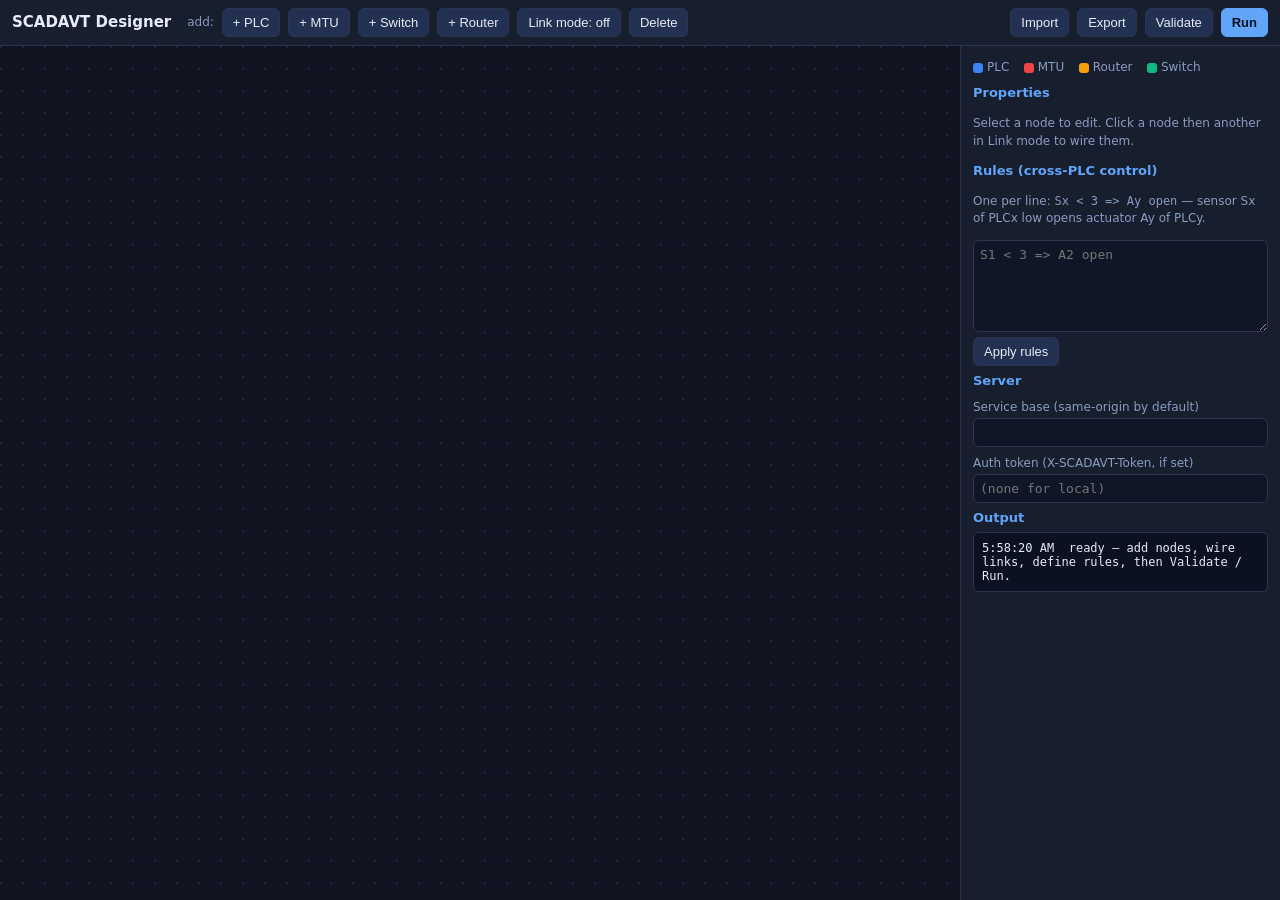
==== scadavt/designer/static/index.html @ 3a0a3bc4 "Phase 2 M6: generic graphical network designer (optional, domain-neutral) scadavt/designer/ — a vani" ====
<!doctype html>
<html lang="en">
<head>
<meta charset="utf-8">
<meta name="viewport" content="width=device-width, initial-scale=1">
<title>SCADAVT Network Designer</title>
<style>
  :root{ --bg:#0f1420; --panel:#171e2e; --ink:#e6ecf5; --muted:#8a9cc0;
         --line:#2b3550; --plc:#3b82f6; --mtu:#ef4444;
         --router:#f59e0b; --switch:#10b981; --accent:#60a5fa; }
  *{box-sizing:border-box}
  body{margin:0;font:14px/1.45 system-ui,Segoe UI,Roboto,sans-serif;background:var(--bg);color:var(--ink);height:100vh;display:flex;flex-direction:column}
  header{display:flex;gap:8px;align-items:center;padding:8px 12px;background:var(--panel);border-bottom:1px solid var(--line);flex-wrap:wrap}
  header b{font-size:15px;margin-right:8px}
  button{background:#223052;color:var(--ink);border:1px solid var(--line);border-radius:6px;padding:6px 10px;cursor:pointer;font-size:13px}
  button:hover{background:#2c3e68}
  button.act{background:var(--accent);color:#06101f;border-color:var(--accent);font-weight:600}
  .pill{padding:2px 8px;border-radius:999px;font-size:12px}
  main{flex:1;display:flex;min-height:0}
  #canvas{flex:1;background:
    radial-gradient(circle at 1px 1px, #1c2740 1px, transparent 0) 0 0/22px 22px var(--bg)}
  aside{width:320px;background:var(--panel);border-left:1px solid var(--line);padding:12px;overflow:auto}
  aside h3{margin:6px 0 4px;font-size:13px;color:var(--accent)}
  label{display:block;font-size:12px;color:var(--muted);margin:8px 0 2px}
  input,textarea,select{width:100%;background:#0f1726;color:var(--ink);border:1px solid var(--line);border-radius:6px;padding:6px;font:13px monospace}
  textarea{min-height:92px;resize:vertical}
  .node{cursor:grab}
  .node rect{rx:8}
  .node text{fill:#06101f;font-weight:700;font-size:12px;pointer-events:none}
  .lab{fill:var(--muted);font-size:10px;pointer-events:none}
  .link{stroke:var(--line);stroke-width:2}
  .sel{outline:2px solid var(--accent)}
  #log{white-space:pre-wrap;font:12px monospace;background:#0b1120;border:1px solid var(--line);border-radius:6px;padding:8px;min-height:60px;max-height:220px;overflow:auto}
  .legend span{display:inline-flex;align-items:center;gap:4px;margin-right:10px;font-size:12px;color:var(--muted)}
  .dot{width:10px;height:10px;border-radius:3px;display:inline-block}
  .hint{color:var(--muted);font-size:12px}
</style>
</head>
<body>
<header>
  <b>SCADAVT Designer</b>
  <span class="hint">add:</span>
  <button data-add="plc">+ PLC</button>
  <button data-add="mtu">+ MTU</button>
  <button data-add="switch">+ Switch</button>
  <button data-add="router">+ Router</button>
  <button id="linkBtn">Link mode: off</button>
  <button id="delBtn">Delete</button>
  <span style="flex:1"></span>
  <button id="importBtn">Import</button>
  <button id="exportBtn">Export</button>
  <button id="validateBtn">Validate</button>
  <button id="runBtn" class="act">Run</button>
  <input id="file" type="file" accept=".json,.yaml,.yml" hidden>
</header>
<main>
  <svg id="canvas"></svg>
  <aside>
    <div class="legend">
      <span><i class="dot" style="background:var(--plc)"></i>PLC</span>
      <span><i class="dot" style="background:var(--mtu)"></i>MTU</span>
      <span><i class="dot" style="background:var(--router)"></i>Router</span>
      <span><i class="dot" style="background:var(--switch)"></i>Switch</span>
    </div>
    <h3>Properties</h3>
    <div id="props"><p class="hint">Select a node to edit. Click a node then another in Link mode to wire them.</p></div>
    <h3>Rules (cross-PLC control)</h3>
    <p class="hint">One per line: <code>Sx &lt; 3 =&gt; Ay open</code> — sensor Sx of PLCx low opens actuator Ay of PLCy.</p>
    <textarea id="rules" placeholder="S1 < 3 => A2 open"></textarea>
    <button id="applyRules">Apply rules</button>
    <h3>Server</h3>
    <label>Service base (same-origin by default)</label>
    <input id="base" value="">
    <label>Auth token (X-SCADAVT-Token, if set)</label>
    <input id="token" placeholder="(none for local)">
    <h3>Output</h3>
    <div id="log"></div>
  </aside>
</main>
<script src="designer.js"></script>
</body>
</html>
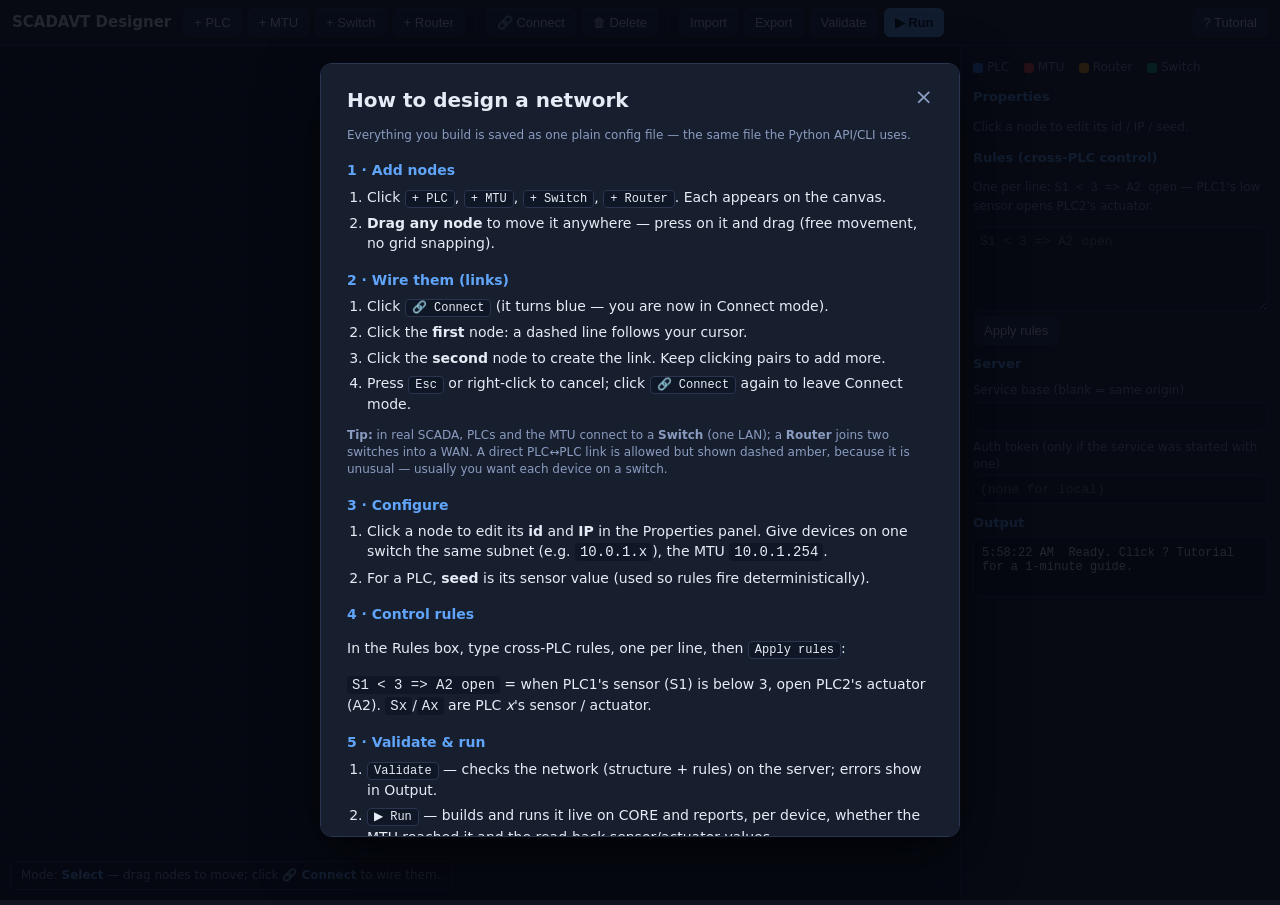
==== commit 0ea37a0d: "Phase 2 M6: designer UX overhaul + in-app tutorial Address usability feedback (not flexible; connect" ====
--- a/scadavt/designer/static/index.html
+++ b/scadavt/designer/static/index.html
@@ -3,58 +3,79 @@
 <head>
 <meta charset="utf-8">
 <meta name="viewport" content="width=device-width, initial-scale=1">
+<link rel="icon" href="data:,">
 <title>SCADAVT Network Designer</title>
 <style>
   :root{ --bg:#0f1420; --panel:#171e2e; --ink:#e6ecf5; --muted:#8a9cc0;
-         --line:#2b3550; --plc:#3b82f6; --mtu:#ef4444;
-         --router:#f59e0b; --switch:#10b981; --accent:#60a5fa; }
+         --line:#2b3550; --plc:#3b82f6; --mtu:#ef4444; --router:#f59e0b;
+         --switch:#10b981; --accent:#60a5fa; }
   *{box-sizing:border-box}
-  body{margin:0;font:14px/1.45 system-ui,Segoe UI,Roboto,sans-serif;background:var(--bg);color:var(--ink);height:100vh;display:flex;flex-direction:column}
-  header{display:flex;gap:8px;align-items:center;padding:8px 12px;background:var(--panel);border-bottom:1px solid var(--line);flex-wrap:wrap}
-  header b{font-size:15px;margin-right:8px}
+  body{margin:0;font:14px/1.45 system-ui,Segoe UI,Roboto,sans-serif;background:var(--bg);color:var(--ink);height:100vh;display:flex;flex-direction:column;overflow:hidden}
+  header{display:flex;gap:6px;align-items:center;padding:8px 12px;background:var(--panel);border-bottom:1px solid var(--line);flex-wrap:wrap}
+  header b{font-size:15px;margin-right:6px}
   button{background:#223052;color:var(--ink);border:1px solid var(--line);border-radius:6px;padding:6px 10px;cursor:pointer;font-size:13px}
   button:hover{background:#2c3e68}
   button.act{background:var(--accent);color:#06101f;border-color:var(--accent);font-weight:600}
-  .pill{padding:2px 8px;border-radius:999px;font-size:12px}
+  .sep{width:1px;height:22px;background:var(--line);margin:0 4px}
   main{flex:1;display:flex;min-height:0}
-  #canvas{flex:1;background:
-    radial-gradient(circle at 1px 1px, #1c2740 1px, transparent 0) 0 0/22px 22px var(--bg)}
+  .stage{flex:1;position:relative;min-width:0}
+  #canvas{width:100%;height:100%;background:
+    radial-gradient(circle at 1px 1px, #1c2740 1px, transparent 0) 0 0/24px 24px var(--bg)}
+  #status{position:absolute;left:10px;bottom:10px;background:#0b1120cc;border:1px solid var(--line);border-radius:6px;padding:5px 10px;font-size:12px;color:var(--muted);pointer-events:none}
+  #status b{color:var(--accent)}
   aside{width:320px;background:var(--panel);border-left:1px solid var(--line);padding:12px;overflow:auto}
-  aside h3{margin:6px 0 4px;font-size:13px;color:var(--accent)}
+  aside h3{margin:10px 0 4px;font-size:13px;color:var(--accent)}
   label{display:block;font-size:12px;color:var(--muted);margin:8px 0 2px}
   input,textarea,select{width:100%;background:#0f1726;color:var(--ink);border:1px solid var(--line);border-radius:6px;padding:6px;font:13px monospace}
-  textarea{min-height:92px;resize:vertical}
+  textarea{min-height:84px;resize:vertical}
   .node{cursor:grab}
-  .node rect{rx:8}
+  .node.grabbing{cursor:grabbing}
   .node text{fill:#06101f;font-weight:700;font-size:12px;pointer-events:none}
-  .lab{fill:var(--muted);font-size:10px;pointer-events:none}
-  .link{stroke:var(--line);stroke-width:2}
-  .sel{outline:2px solid var(--accent)}
-  #log{white-space:pre-wrap;font:12px monospace;background:#0b1120;border:1px solid var(--line);border-radius:6px;padding:8px;min-height:60px;max-height:220px;overflow:auto}
+  .lab{fill:#06101fcc;font-size:10px;pointer-events:none}
+  .link{stroke:#5b6b93;stroke-width:2.5}
+  .link.p2p{stroke:#f59e0b;stroke-dasharray:5 4}
+  .halo{fill:none;stroke:var(--accent);stroke-width:3}
+  .rubber{stroke:var(--accent);stroke-width:2;stroke-dasharray:4 4;pointer-events:none}
   .legend span{display:inline-flex;align-items:center;gap:4px;margin-right:10px;font-size:12px;color:var(--muted)}
   .dot{width:10px;height:10px;border-radius:3px;display:inline-block}
   .hint{color:var(--muted);font-size:12px}
+  #log{white-space:pre-wrap;font:12px monospace;background:#0b1120;border:1px solid var(--line);border-radius:6px;padding:8px;min-height:60px;max-height:200px;overflow:auto}
+  /* tutorial overlay */
+  #help{position:fixed;inset:0;background:#05080fdd;display:none;align-items:center;justify-content:center;z-index:50}
+  #help.open{display:flex}
+  .card{background:var(--panel);border:1px solid var(--line);border-radius:12px;max-width:640px;width:92%;max-height:86vh;overflow:auto;padding:22px 26px;box-shadow:0 20px 60px #0008}
+  .card h2{margin:0 0 4px;font-size:20px}
+  .card h4{color:var(--accent);margin:16px 0 4px}
+  .card ol{margin:6px 0;padding-left:20px} .card li{margin:5px 0}
+  .card kbd{background:#0f1726;border:1px solid var(--line);border-radius:4px;padding:1px 6px;font-size:12px}
+  .card .x{float:right;cursor:pointer;color:var(--muted);font-size:22px;line-height:1}
+  .card code{background:#0f1726;padding:1px 5px;border-radius:4px}
 </style>
 </head>
 <body>
 <header>
   <b>SCADAVT Designer</b>
-  <span class="hint">add:</span>
   <button data-add="plc">+ PLC</button>
   <button data-add="mtu">+ MTU</button>
   <button data-add="switch">+ Switch</button>
   <button data-add="router">+ Router</button>
-  <button id="linkBtn">Link mode: off</button>
-  <button id="delBtn">Delete</button>
-  <span style="flex:1"></span>
+  <span class="sep"></span>
+  <button id="connectBtn" title="Draw a link between two nodes">🔗 Connect</button>
+  <button id="delBtn" title="Delete selected (or press Delete)">🗑 Delete</button>
+  <span class="sep"></span>
   <button id="importBtn">Import</button>
   <button id="exportBtn">Export</button>
   <button id="validateBtn">Validate</button>
-  <button id="runBtn" class="act">Run</button>
+  <button id="runBtn" class="act">▶ Run</button>
+  <span style="flex:1"></span>
+  <button id="helpBtn" title="How to use">? Tutorial</button>
   <input id="file" type="file" accept=".json,.yaml,.yml" hidden>
 </header>
 <main>
-  <svg id="canvas"></svg>
+  <div class="stage">
+    <svg id="canvas"></svg>
+    <div id="status">Mode: <b id="mode">Select</b> — drag nodes to move; click <b>🔗 Connect</b> to wire them.</div>
+  </div>
   <aside>
     <div class="legend">
       <span><i class="dot" style="background:var(--plc)"></i>PLC</span>
@@ -63,20 +84,69 @@
       <span><i class="dot" style="background:var(--switch)"></i>Switch</span>
     </div>
     <h3>Properties</h3>
-    <div id="props"><p class="hint">Select a node to edit. Click a node then another in Link mode to wire them.</p></div>
+    <div id="props"><p class="hint">Click a node to edit its id / IP / seed.</p></div>
     <h3>Rules (cross-PLC control)</h3>
-    <p class="hint">One per line: <code>Sx &lt; 3 =&gt; Ay open</code> — sensor Sx of PLCx low opens actuator Ay of PLCy.</p>
+    <p class="hint">One per line: <code>S1 &lt; 3 =&gt; A2 open</code> — PLC1's low sensor opens PLC2's actuator.</p>
     <textarea id="rules" placeholder="S1 < 3 => A2 open"></textarea>
     <button id="applyRules">Apply rules</button>
     <h3>Server</h3>
-    <label>Service base (same-origin by default)</label>
+    <label>Service base (blank = same origin)</label>
     <input id="base" value="">
-    <label>Auth token (X-SCADAVT-Token, if set)</label>
+    <label>Auth token (only if the service was started with one)</label>
     <input id="token" placeholder="(none for local)">
     <h3>Output</h3>
     <div id="log"></div>
   </aside>
 </main>
+
+<div id="help">
+  <div class="card">
+    <span class="x" id="helpClose">×</span>
+    <h2>How to design a network</h2>
+    <p class="hint">Everything you build is saved as one plain config file — the same file the Python API/CLI uses.</p>
+
+    <h4>1 · Add nodes</h4>
+    <ol>
+      <li>Click <kbd>+ PLC</kbd>, <kbd>+ MTU</kbd>, <kbd>+ Switch</kbd>, <kbd>+ Router</kbd>. Each appears on the canvas.</li>
+      <li><b>Drag any node</b> to move it anywhere — press on it and drag (free movement, no grid snapping).</li>
+    </ol>
+
+    <h4>2 · Wire them (links)</h4>
+    <ol>
+      <li>Click <kbd>🔗 Connect</kbd> (it turns blue — you are now in Connect mode).</li>
+      <li>Click the <b>first</b> node: a dashed line follows your cursor.</li>
+      <li>Click the <b>second</b> node to create the link. Keep clicking pairs to add more.</li>
+      <li>Press <kbd>Esc</kbd> or right-click to cancel; click <kbd>🔗 Connect</kbd> again to leave Connect mode.</li>
+    </ol>
+    <p class="hint"><b>Tip:</b> in real SCADA, PLCs and the MTU connect to a <b>Switch</b> (one LAN); a <b>Router</b> joins two switches into a WAN. A direct PLC↔PLC link is allowed but shown dashed amber, because it is unusual — usually you want each device on a switch.</p>
+
+    <h4>3 · Configure</h4>
+    <ol>
+      <li>Click a node to edit its <b>id</b> and <b>IP</b> in the Properties panel. Give devices on one switch the same subnet (e.g. <code>10.0.1.x</code>), the MTU <code>10.0.1.254</code>.</li>
+      <li>For a PLC, <b>seed</b> is its sensor value (used so rules fire deterministically).</li>
+    </ol>
+
+    <h4>4 · Control rules</h4>
+    <p>In the Rules box, type cross-PLC rules, one per line, then <kbd>Apply rules</kbd>:</p>
+    <p><code>S1 &lt; 3 =&gt; A2 open</code> = when PLC1's sensor (S1) is below 3, open PLC2's actuator (A2). <code>Sx</code>/<code>Ax</code> are PLC <em>x</em>'s sensor / actuator.</p>
+
+    <h4>5 · Validate &amp; run</h4>
+    <ol>
+      <li><kbd>Validate</kbd> — checks the network (structure + rules) on the server; errors show in Output.</li>
+      <li><kbd>▶ Run</kbd> — builds and runs it live on CORE and reports, per device, whether the MTU reached it and the read-back sensor/actuator values.</li>
+      <li><kbd>Export</kbd> saves the config file; <kbd>Import</kbd> loads one back (lossless) — the same file runs from the CLI with <code>scadavt run</code>.</li>
+    </ol>
+
+    <h4>A quick first network</h4>
+    <ol>
+      <li>+ MTU, + Switch, + PLC, + PLC.</li>
+      <li>🔗 Connect → click MTU then Switch; Switch then PLC1; Switch then PLC2.</li>
+      <li>Rules: <code>S1 &lt; 3 =&gt; A2 open</code> → Apply.</li>
+      <li>Validate → Run. You should see each device reached and A2 opened.</li>
+    </ol>
+    <p style="text-align:right;margin-top:14px"><button id="helpGo" class="act">Got it — start designing</button></p>
+  </div>
+</div>
 <script src="designer.js"></script>
 </body>
 </html>
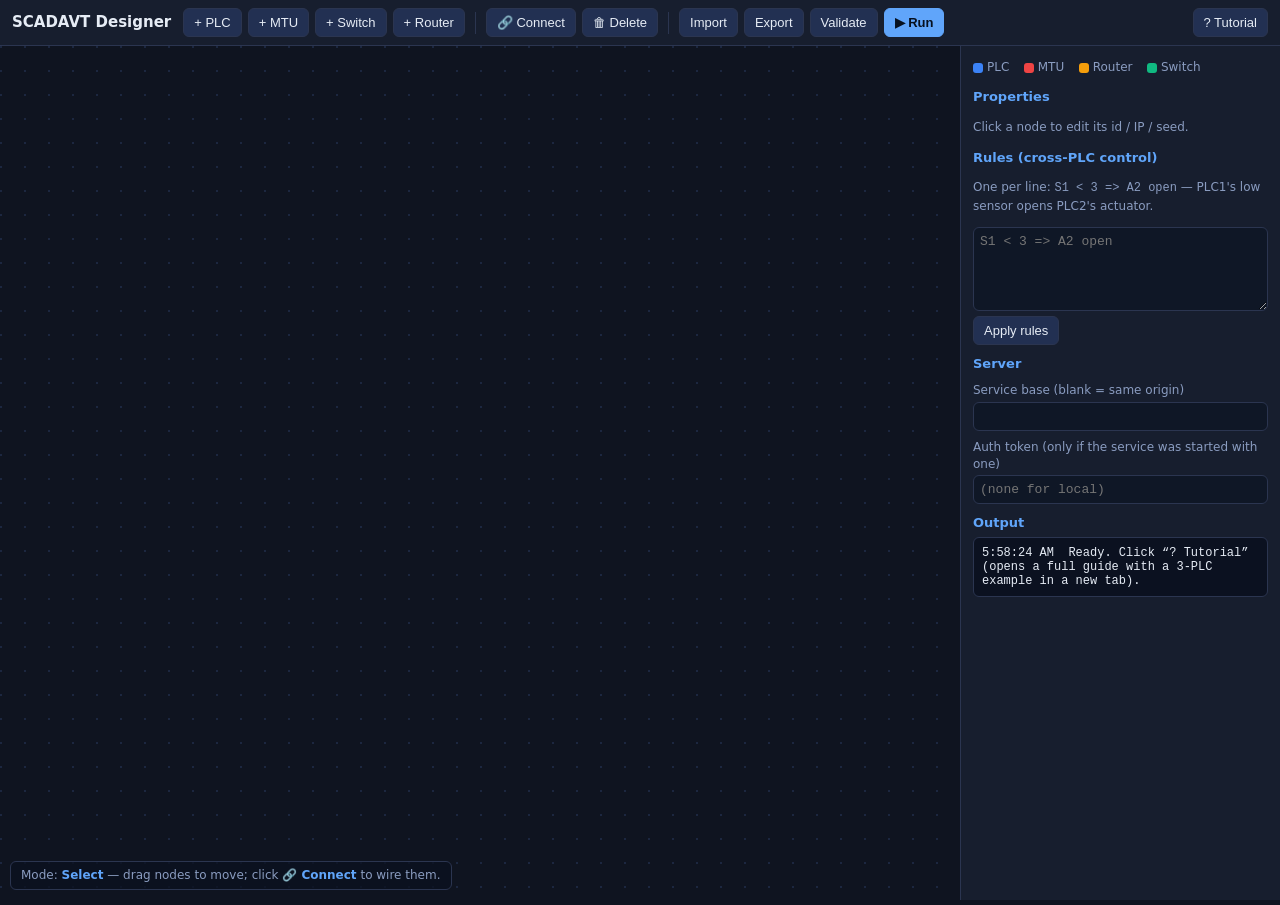
==== commit 707ddfe7: "Phase 2 M6: standalone styled tutorial page (new tab) + easier connecting + clearer run feedback Tut" ====
--- a/scadavt/designer/static/index.html
+++ b/scadavt/designer/static/index.html
@@ -40,16 +40,6 @@
   .dot{width:10px;height:10px;border-radius:3px;display:inline-block}
   .hint{color:var(--muted);font-size:12px}
   #log{white-space:pre-wrap;font:12px monospace;background:#0b1120;border:1px solid var(--line);border-radius:6px;padding:8px;min-height:60px;max-height:200px;overflow:auto}
-  /* tutorial overlay */
-  #help{position:fixed;inset:0;background:#05080fdd;display:none;align-items:center;justify-content:center;z-index:50}
-  #help.open{display:flex}
-  .card{background:var(--panel);border:1px solid var(--line);border-radius:12px;max-width:640px;width:92%;max-height:86vh;overflow:auto;padding:22px 26px;box-shadow:0 20px 60px #0008}
-  .card h2{margin:0 0 4px;font-size:20px}
-  .card h4{color:var(--accent);margin:16px 0 4px}
-  .card ol{margin:6px 0;padding-left:20px} .card li{margin:5px 0}
-  .card kbd{background:#0f1726;border:1px solid var(--line);border-radius:4px;padding:1px 6px;font-size:12px}
-  .card .x{float:right;cursor:pointer;color:var(--muted);font-size:22px;line-height:1}
-  .card code{background:#0f1726;padding:1px 5px;border-radius:4px}
 </style>
 </head>
 <body>
@@ -68,7 +58,7 @@
   <button id="validateBtn">Validate</button>
   <button id="runBtn" class="act">▶ Run</button>
   <span style="flex:1"></span>
-  <button id="helpBtn" title="How to use">? Tutorial</button>
+  <button id="helpBtn" title="Open the full guide in a new tab">? Tutorial</button>
   <input id="file" type="file" accept=".json,.yaml,.yml" hidden>
 </header>
 <main>
@@ -99,54 +89,6 @@
   </aside>
 </main>
 
-<div id="help">
-  <div class="card">
-    <span class="x" id="helpClose">×</span>
-    <h2>How to design a network</h2>
-    <p class="hint">Everything you build is saved as one plain config file — the same file the Python API/CLI uses.</p>
-
-    <h4>1 · Add nodes</h4>
-    <ol>
-      <li>Click <kbd>+ PLC</kbd>, <kbd>+ MTU</kbd>, <kbd>+ Switch</kbd>, <kbd>+ Router</kbd>. Each appears on the canvas.</li>
-      <li><b>Drag any node</b> to move it anywhere — press on it and drag (free movement, no grid snapping).</li>
-    </ol>
-
-    <h4>2 · Wire them (links)</h4>
-    <ol>
-      <li>Click <kbd>🔗 Connect</kbd> (it turns blue — you are now in Connect mode).</li>
-      <li>Click the <b>first</b> node: a dashed line follows your cursor.</li>
-      <li>Click the <b>second</b> node to create the link. Keep clicking pairs to add more.</li>
-      <li>Press <kbd>Esc</kbd> or right-click to cancel; click <kbd>🔗 Connect</kbd> again to leave Connect mode.</li>
-    </ol>
-    <p class="hint"><b>Tip:</b> in real SCADA, PLCs and the MTU connect to a <b>Switch</b> (one LAN); a <b>Router</b> joins two switches into a WAN. A direct PLC↔PLC link is allowed but shown dashed amber, because it is unusual — usually you want each device on a switch.</p>
-
-    <h4>3 · Configure</h4>
-    <ol>
-      <li>Click a node to edit its <b>id</b> and <b>IP</b> in the Properties panel. Give devices on one switch the same subnet (e.g. <code>10.0.1.x</code>), the MTU <code>10.0.1.254</code>.</li>
-      <li>For a PLC, <b>seed</b> is its sensor value (used so rules fire deterministically).</li>
-    </ol>
-
-    <h4>4 · Control rules</h4>
-    <p>In the Rules box, type cross-PLC rules, one per line, then <kbd>Apply rules</kbd>:</p>
-    <p><code>S1 &lt; 3 =&gt; A2 open</code> = when PLC1's sensor (S1) is below 3, open PLC2's actuator (A2). <code>Sx</code>/<code>Ax</code> are PLC <em>x</em>'s sensor / actuator.</p>
-
-    <h4>5 · Validate &amp; run</h4>
-    <ol>
-      <li><kbd>Validate</kbd> — checks the network (structure + rules) on the server; errors show in Output.</li>
-      <li><kbd>▶ Run</kbd> — builds and runs it live on CORE and reports, per device, whether the MTU reached it and the read-back sensor/actuator values.</li>
-      <li><kbd>Export</kbd> saves the config file; <kbd>Import</kbd> loads one back (lossless) — the same file runs from the CLI with <code>scadavt run</code>.</li>
-    </ol>
-
-    <h4>A quick first network</h4>
-    <ol>
-      <li>+ MTU, + Switch, + PLC, + PLC.</li>
-      <li>🔗 Connect → click MTU then Switch; Switch then PLC1; Switch then PLC2.</li>
-      <li>Rules: <code>S1 &lt; 3 =&gt; A2 open</code> → Apply.</li>
-      <li>Validate → Run. You should see each device reached and A2 opened.</li>
-    </ol>
-    <p style="text-align:right;margin-top:14px"><button id="helpGo" class="act">Got it — start designing</button></p>
-  </div>
-</div>
 <script src="designer.js"></script>
 </body>
 </html>
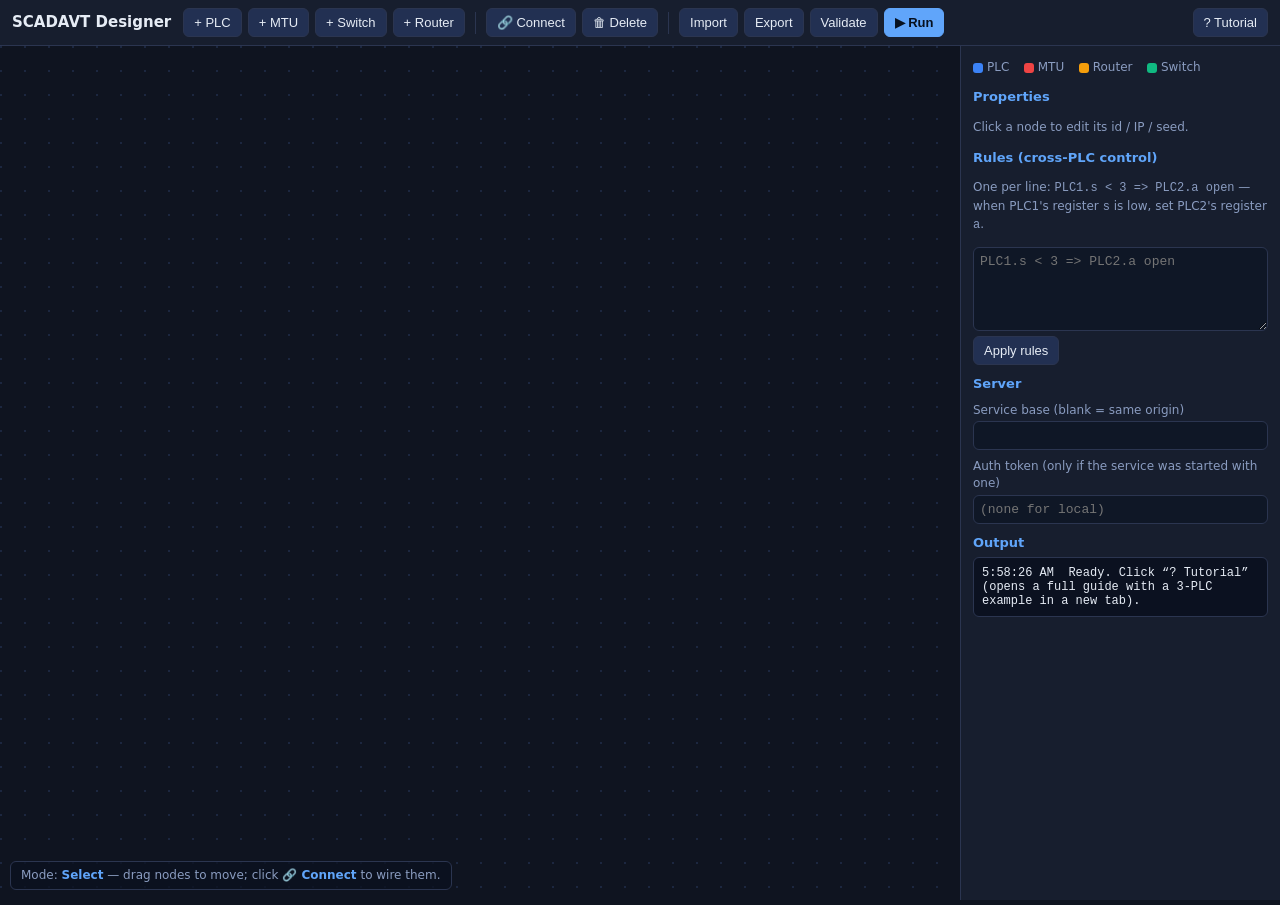
==== commit 093a11a6: "Register model M6: register-native designer (one model across API and GUI) Integration branch = regi" ====
--- a/scadavt/designer/static/index.html
+++ b/scadavt/designer/static/index.html
@@ -76,8 +76,8 @@
     <h3>Properties</h3>
     <div id="props"><p class="hint">Click a node to edit its id / IP / seed.</p></div>
     <h3>Rules (cross-PLC control)</h3>
-    <p class="hint">One per line: <code>S1 &lt; 3 =&gt; A2 open</code> — PLC1's low sensor opens PLC2's actuator.</p>
-    <textarea id="rules" placeholder="S1 < 3 => A2 open"></textarea>
+    <p class="hint">One per line: <code>PLC1.s &lt; 3 =&gt; PLC2.a open</code> — when PLC1's register <code>s</code> is low, set PLC2's register <code>a</code>.</p>
+    <textarea id="rules" placeholder="PLC1.s < 3 => PLC2.a open"></textarea>
     <button id="applyRules">Apply rules</button>
     <h3>Server</h3>
     <label>Service base (blank = same origin)</label>
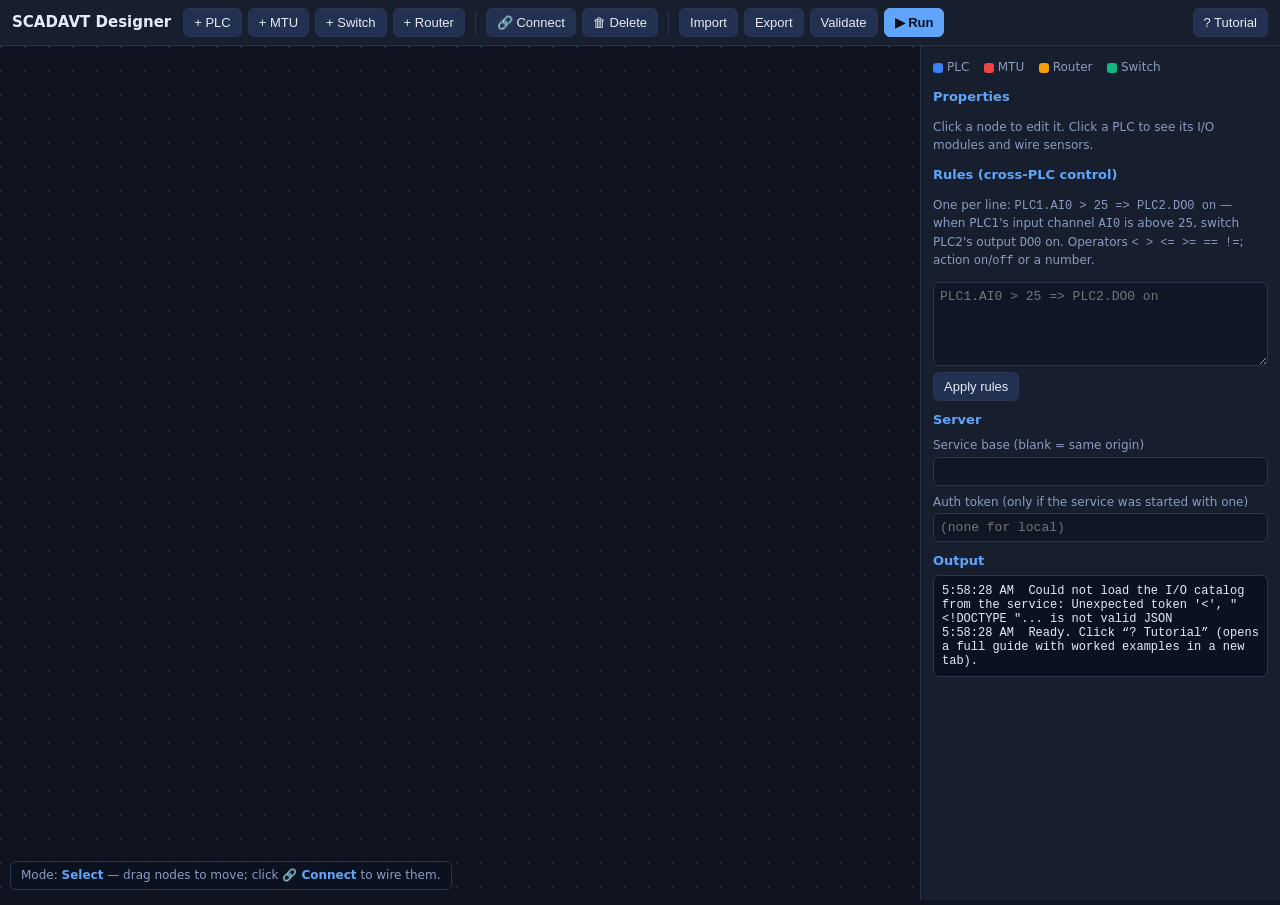
==== commit 54591c5d: "PLC I/O modules + emulated sensors/actuators (GUI, CLI, tutorial) A PLC can now declare I/O modules " ====
--- a/scadavt/designer/static/index.html
+++ b/scadavt/designer/static/index.html
@@ -23,7 +23,7 @@
     radial-gradient(circle at 1px 1px, #1c2740 1px, transparent 0) 0 0/24px 24px var(--bg)}
   #status{position:absolute;left:10px;bottom:10px;background:#0b1120cc;border:1px solid var(--line);border-radius:6px;padding:5px 10px;font-size:12px;color:var(--muted);pointer-events:none}
   #status b{color:var(--accent)}
-  aside{width:320px;background:var(--panel);border-left:1px solid var(--line);padding:12px;overflow:auto}
+  aside{width:360px;background:var(--panel);border-left:1px solid var(--line);padding:12px;overflow:auto}
   aside h3{margin:10px 0 4px;font-size:13px;color:var(--accent)}
   label{display:block;font-size:12px;color:var(--muted);margin:8px 0 2px}
   input,textarea,select{width:100%;background:#0f1726;color:var(--ink);border:1px solid var(--line);border-radius:6px;padding:6px;font:13px monospace}
@@ -39,6 +39,19 @@
   .legend span{display:inline-flex;align-items:center;gap:4px;margin-right:10px;font-size:12px;color:var(--muted)}
   .dot{width:10px;height:10px;border-radius:3px;display:inline-block}
   .hint{color:var(--muted);font-size:12px}
+  aside h4{margin:12px 0 4px;font-size:11px;color:var(--muted);text-transform:uppercase;letter-spacing:.05em}
+  .mod{display:flex;justify-content:space-between;align-items:center;gap:6px;background:#0f1726;border:1px solid var(--line);border-radius:6px;padding:3px 4px 3px 8px;margin:3px 0;font:12px monospace}
+  .mod button{padding:1px 7px;font-size:11px}
+  .row{display:flex;gap:4px;align-items:center;margin-top:4px}
+  .row select,.row input{width:auto;flex:1;min-width:0}
+  table.ch{width:100%;border-collapse:collapse;font:12px monospace}
+  table.ch th{color:var(--muted);font-weight:500;text-align:left;padding:2px 3px;border-bottom:1px solid var(--line)}
+  table.ch td{padding:3px;border-bottom:1px solid #222c44;vertical-align:middle}
+  table.ch select{padding:2px 3px;font-size:12px}
+  table.ch tr.sub td{padding:0 3px 6px 12px;color:var(--muted);border-bottom:1px solid var(--line)}
+  table.ch tr.sub input{width:52px;padding:2px 4px;font-size:12px}
+  table.ch tr.sub select{width:auto;padding:2px}
+  .node text.tag{fill:#c9d6f2;font-weight:500;font-size:10px}
   #log{white-space:pre-wrap;font:12px monospace;background:#0b1120;border:1px solid var(--line);border-radius:6px;padding:8px;min-height:60px;max-height:200px;overflow:auto}
 </style>
 </head>
@@ -74,10 +87,10 @@
       <span><i class="dot" style="background:var(--switch)"></i>Switch</span>
     </div>
     <h3>Properties</h3>
-    <div id="props"><p class="hint">Click a node to edit its id / IP / seed.</p></div>
+    <div id="props"><p class="hint">Click a node to edit it. Click a PLC to see its I/O modules and wire sensors.</p></div>
     <h3>Rules (cross-PLC control)</h3>
-    <p class="hint">One per line: <code>PLC1.s &lt; 3 =&gt; PLC2.a open</code> — when PLC1's register <code>s</code> is low, set PLC2's register <code>a</code>.</p>
-    <textarea id="rules" placeholder="PLC1.s < 3 => PLC2.a open"></textarea>
+    <p class="hint">One per line: <code>PLC1.AI0 &gt; 25 =&gt; PLC2.DO0 on</code> — when PLC1's input channel <code>AI0</code> is above 25, switch PLC2's output <code>DO0</code> on. Operators <code>&lt; &gt; &lt;= &gt;= == !=</code>; action <code>on</code>/<code>off</code> or a number.</p>
+    <textarea id="rules" spellcheck="false" placeholder="PLC1.AI0 > 25 => PLC2.DO0 on"></textarea>
     <button id="applyRules">Apply rules</button>
     <h3>Server</h3>
     <label>Service base (blank = same origin)</label>
